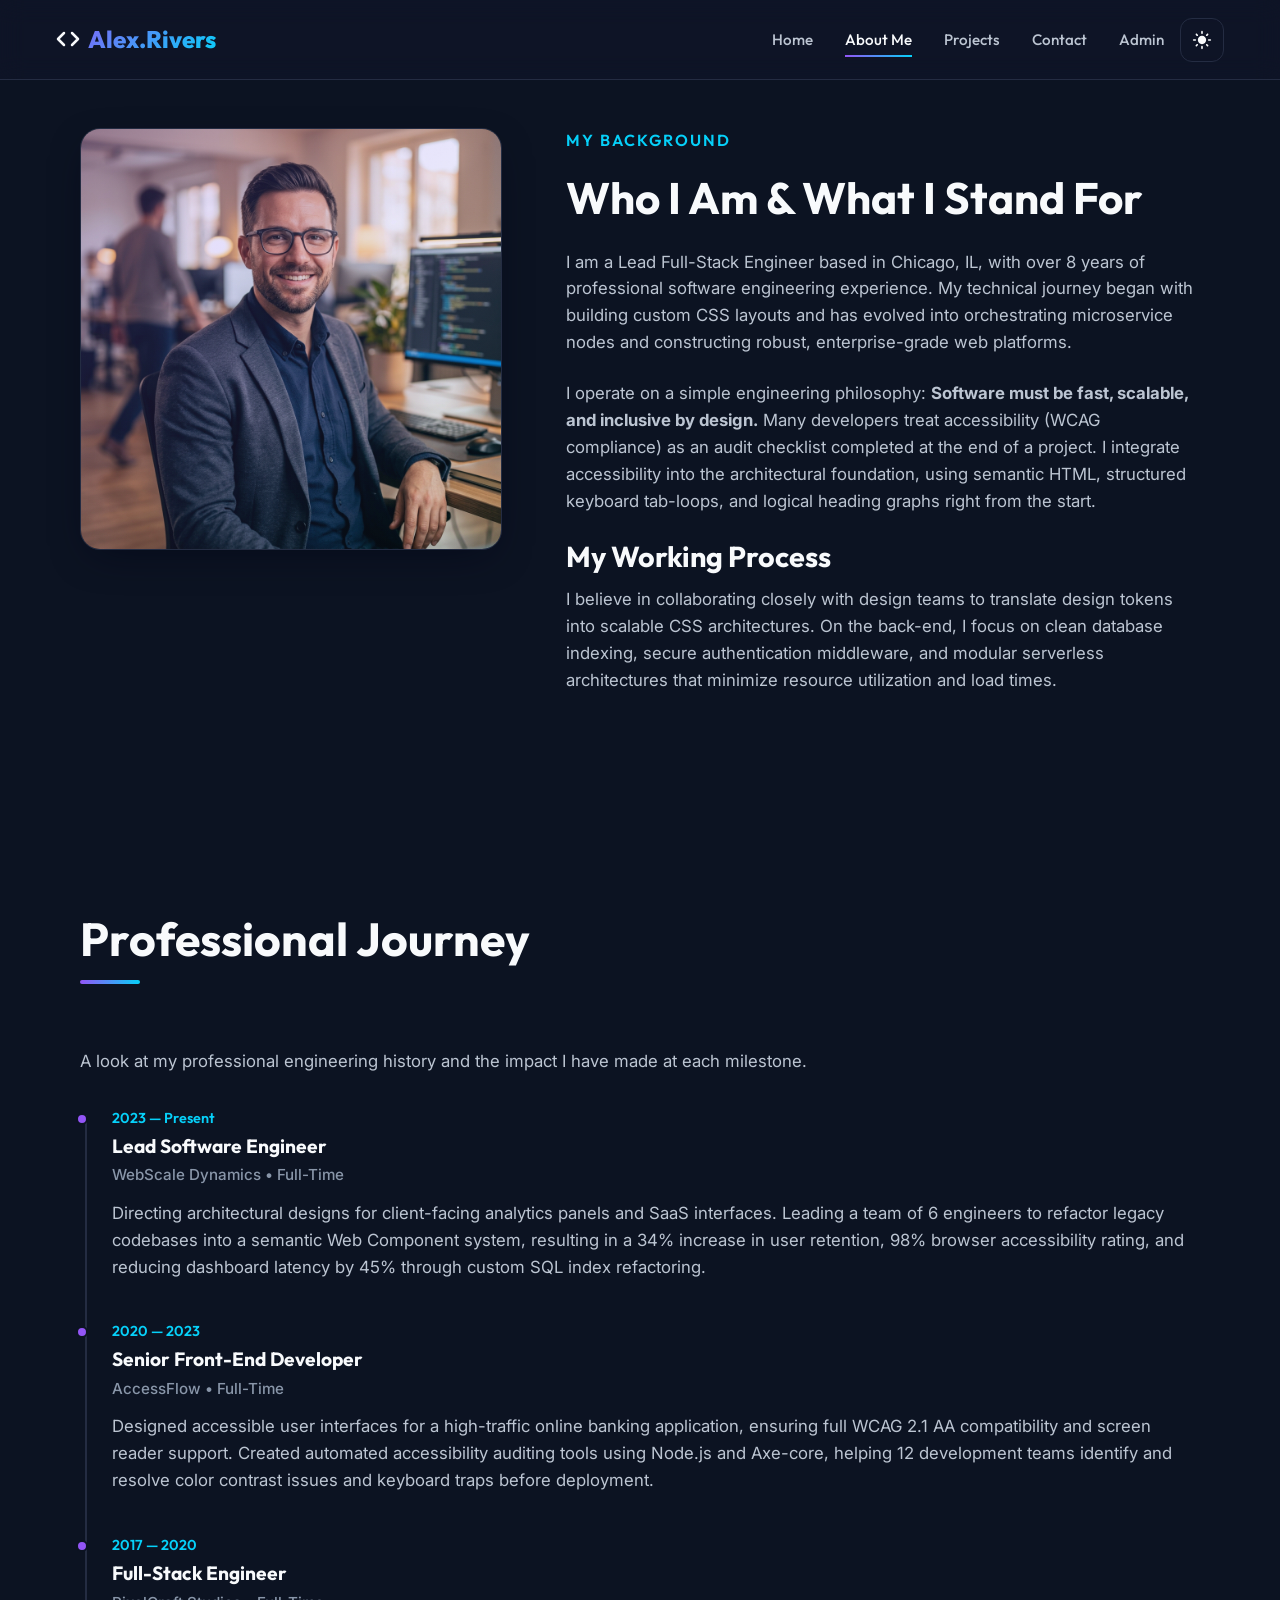
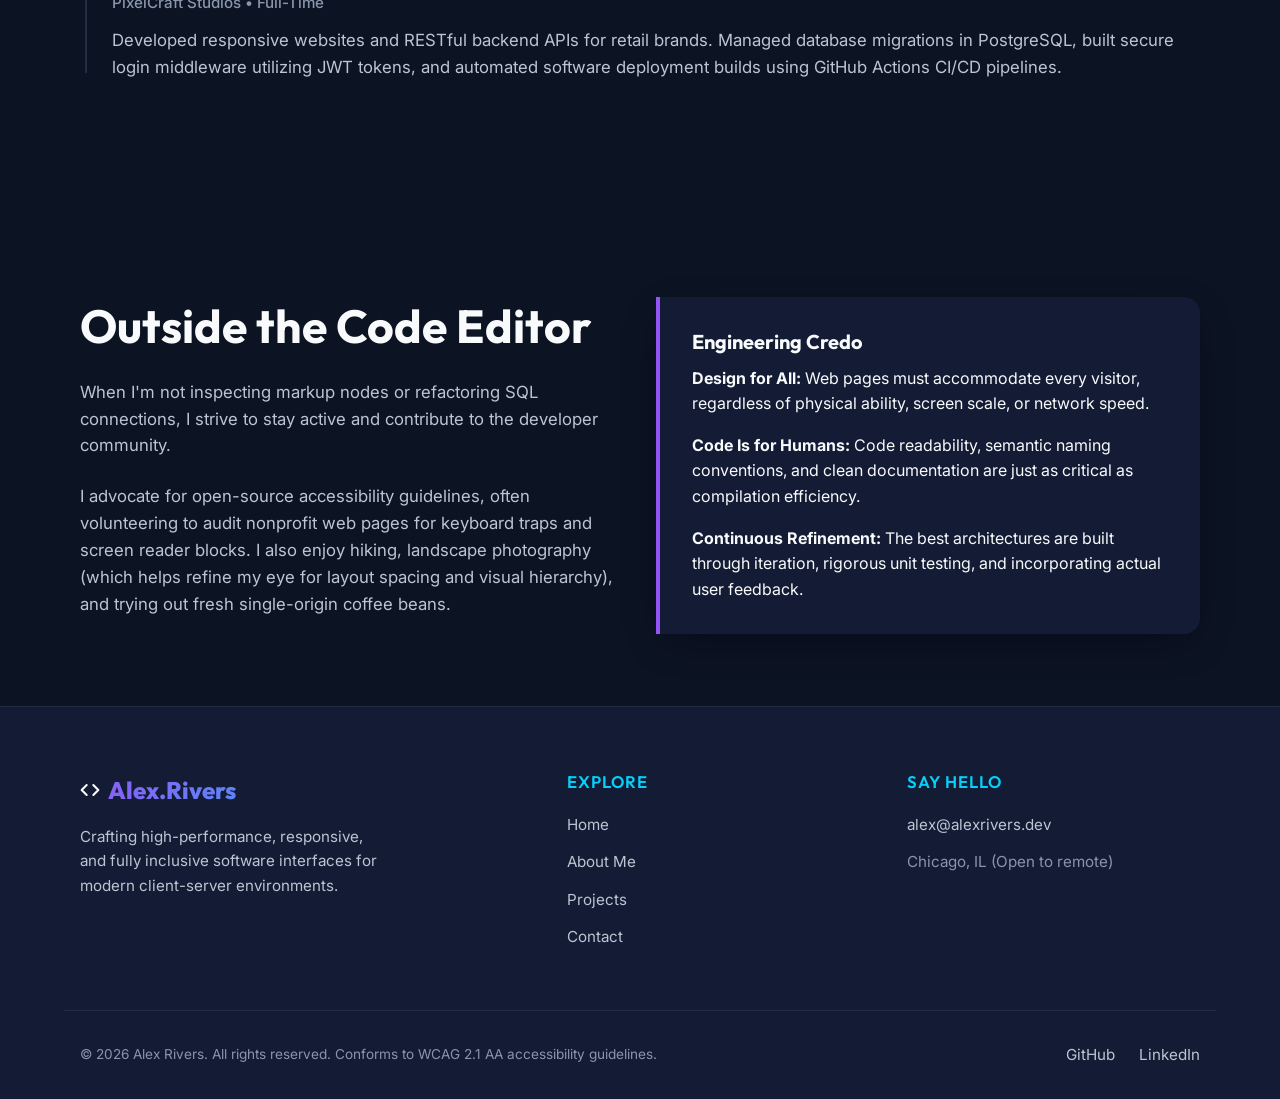
==== about.html @ 359af40b "Add files via upload" ====
<!DOCTYPE html>
<html lang="en">
<head>
  <meta charset="UTF-8">
  <meta name="viewport" content="width=device-width, initial-scale=1.0">
  
  <!-- SEO Meta Tags -->
  <title>About Me | Alex Rivers - Lead Full-Stack Engineer</title>
  <meta name="description" content="Discover the career path, technical philosophy, and experience timeline of Alex Rivers, a Lead Software Engineer specializing in accessible design systems.">
  <meta name="keywords" content="Alex Rivers, Software Engineer Biography, Web Developer Experience, Technical Lead Resume, Accessibility advocate, WCAG developer">
  <meta name="author" content="Alex Rivers">
  <meta name="robots" content="index, follow">
  
  <!-- Open Graph / Facebook Meta Tags -->
  <meta property="og:type" content="website">
  <meta property="og:url" content="https://alexrivers.dev/about.html">
  <meta property="og:title" content="About Me | Alex Rivers - Lead Full-Stack Engineer">
  <meta property="og:description" content="Discover the career path, technical philosophy, and experience timeline of Alex Rivers, a Lead Software Engineer specializing in accessible design systems.">
  <meta property="og:image" content="assets/images/profile.png">
  
  <!-- Stylesheets -->
  <link rel="stylesheet" href="assets/css/styles.css">
</head>
<body>

  <!-- Keyboard Accessibility: Skip to Main Content Link -->
  <a href="#main-content" class="skip-link">Skip to main content</a>

  <!-- Header Navigation Landmark -->
  <header class="header">
    <div class="container nav-container">
      <!-- Logo Branding -->
      <a href="index.html" class="logo" aria-label="Alex Rivers Home">
        <svg width="24" height="24" viewBox="0 0 24 24" fill="none" stroke="currentColor" stroke-width="2.5" stroke-linecap="round" stroke-linejoin="round" aria-hidden="true">
          <polyline points="16 18 22 12 16 6"></polyline>
          <polyline points="8 6 2 12 8 18"></polyline>
        </svg>
        <span>Alex.Rivers</span>
      </a>

      <!-- Navigation & Action Controls -->
      <div class="nav-actions">
        <nav aria-label="Primary site navigation">
          <ul id="nav-links" class="nav-links">
            <li><a href="index.html" class="nav-link">Home</a></li>
            <li><a href="about.html" class="nav-link">About Me</a></li>
            <li><a href="projects.html" class="nav-link">Projects</a></li>
            <li><a href="contact.html" class="nav-link">Contact</a></li>
            <li><a href="admin.html" class="nav-link">Admin</a></li>
          </ul>
        </nav>

        <!-- Theme Toggle Switch -->
        <button id="theme-toggle" class="theme-toggle" aria-label="Switch to light theme" title="Switch to light theme">
          <svg class="sun-icon" viewBox="0 0 24 24" aria-hidden="true">
            <path d="M12 7c-2.76 0-5 2.24-5 5s2.24 5 5 5 5-2.24 5-5-2.24-5-5-5zM2 13h2c.55 0 1-.45 1-1s-.45-1-1-1H2c-.55 0-1 .45-1 1s.45 1 1 1zm18 0h2c.55 0 1-.45 1-1s-.45-1-1-1h-2c-.55 0-1 .45-1 1s.45 1 1 1zM11 2v2c0 .55.45 1 1 1s1-.45 1-1V2c0-.55-.45-1-1-1s-1 .45-1 1zm0 18v2c0 .55.45 1 1 1s1-.45 1-1v-2c0-.55-.45-1-1-1s-1 .45-1 1zM5.99 4.58c-.39-.39-1.03-.39-1.41 0s-.39 1.03 0 1.41l1.06 1.06c.39.39 1.03.39 1.41 0s.39-1.03 0-1.41L5.99 4.58zm12.37 12.37c-.39-.39-1.03-.39-1.41 0s-.39 1.03 0 1.41l1.06 1.06c.39.39 1.03.39 1.41 0s.39-1.03 0-1.41l-1.06-1.06zm1.06-12.37c-.39-.39-1.02-.39-1.41 0l-1.06 1.06c-.39.39-.39 1.03 0 1.41s1.03.39 1.41 0l1.06-1.06c.38-.38.38-1.02 0-1.41zM6.99 17.01c-.39-.39-1.03-.39-1.41 0l-1.06 1.06c-.39.39-.39 1.03 0 1.41s1.03.39 1.41 0l1.06-1.06c.39-.38.39-1.02 0-1.41z"/>
          </svg>
          <svg class="moon-icon" viewBox="0 0 24 24" aria-hidden="true">
            <path d="M12.3 22c4.4 0 8.3-2.7 9.8-6.7-1.1.5-2.4.7-3.7.7-5.5 0-10-4.5-10-10 0-1.3.2-2.6.7-3.7C5.1 3.7 2.4 7.6 2.4 12c0 5.5 4.5 10 9.9 10z"/>
          </svg>
        </button>

        <!-- Mobile Hamburg Menu Toggle -->
        <button id="menu-toggle" class="menu-toggle" aria-expanded="false" aria-controls="nav-links" aria-label="Open mobile navigation menu" title="Open navigation menu">
          <svg width="24" height="24" viewBox="0 0 24 24" fill="none" stroke="currentColor" stroke-width="2" stroke-linecap="round" stroke-linejoin="round" aria-hidden="true">
            <path d="M4 6h16"></path>
            <path d="M4 12h16"></path>
            <path d="M4 18h16"></path>
          </svg>
        </button>
      </div>
    </div>
  </header>

  <!-- Main Content Area Landmark -->
  <main id="main-content" class="container">
    
    <!-- About / Biography Section -->
    <section class="section about-grid" aria-label="Biography and technical approach">
      <div class="about-photo-wrapper reveal">
        <!-- Display our generated profile image -->
        <img src="assets/images/profile.png" alt="Alex Rivers, Lead Full-Stack Engineer, smiling in a modern office setup" class="about-photo">
      </div>

      <div class="bio-content reveal reveal-delay-1">
        <span class="hero-tagline">My Background</span>
        <h1 class="hero-title" style="font-size: 2.75rem;">Who I Am & What I Stand For</h1>
        
        <p>I am a Lead Full-Stack Engineer based in Chicago, IL, with over 8 years of professional software engineering experience. My technical journey began with building custom CSS layouts and has evolved into orchestrating microservice nodes and constructing robust, enterprise-grade web platforms.</p>
        
        <p>I operate on a simple engineering philosophy: <strong>Software must be fast, scalable, and inclusive by design.</strong> Many developers treat accessibility (WCAG compliance) as an audit checklist completed at the end of a project. I integrate accessibility into the architectural foundation, using semantic HTML, structured keyboard tab-loops, and logical heading graphs right from the start.</p>
        
        <h3>My Working Process</h3>
        <p>I believe in collaborating closely with design teams to translate design tokens into scalable CSS architectures. On the back-end, I focus on clean database indexing, secure authentication middleware, and modular serverless architectures that minimize resource utilization and load times.</p>
      </div>
    </section>

    <!-- Professional Timeline (Experience) Section -->
    <section class="section" aria-labelledby="experience-timeline-title">
      <div class="reveal">
        <h2 id="experience-timeline-title" class="section-title">Professional Journey</h2>
        <p>A look at my professional engineering history and the impact I have made at each milestone.</p>
      </div>

      <!-- Experience Timeline Grid -->
      <div id="experience-timeline-container" class="timeline reveal reveal-delay-2">
        
        <!-- Job 1 -->
        <article class="timeline-item">
          <div class="timeline-marker" aria-hidden="true"></div>
          <div class="timeline-date">2023 — Present</div>
          <h3 class="timeline-title">Lead Software Engineer</h3>
          <div class="timeline-company">WebScale Dynamics • Full-Time</div>
          <p>Orchestrating architectural designs for client-facing analytical panels. Directing a team of 6 engineers in migrating legacy layouts to an accessibility-first component library, resulting in a 34% increase in user retention and a 100% WCAG 2.1 AA compliance rating. Refactored back-end SQL query indexing to reduce dashboard latency by 450ms.</p>
        </article>

        <!-- Job 2 -->
        <article class="timeline-item">
          <div class="timeline-marker" aria-hidden="true"></div>
          <div class="timeline-date">2020 — 2023</div>
          <h3 class="timeline-title">Senior Front-End Developer</h3>
          <div class="timeline-company">AccessFlow • Full-Time</div>
          <p>Created automated accessibility testing engines (utilizing Node.js and Headless Puppeteer) to audit enterprise websites. Designed accessible components for a high-traffic banking platform, ensuring perfect keyboard navigation and screen reader support. Optimized Core Web Vitals across 14 high-traffic templates, pushing Lighthouse performance scores from the 70s to 95+.</p>
        </article>

        <!-- Job 3 -->
        <article class="timeline-item">
          <div class="timeline-marker" aria-hidden="true"></div>
          <div class="timeline-date">2017 — 2020</div>
          <h3 class="timeline-title">Full-Stack Engineer</h3>
          <div class="timeline-company">PixelCraft Studios • Full-Time</div>
          <p>Developed responsive web applications for global e-commerce and retail brands. Programmed secure RESTful endpoints in Express.js and integrated them with PostgreSQL data structures. Standardized Git workflow protocols across developer groups and automated deployment builds with custom CI/CD pipelines.</p>
        </article>

      </div>
    </section>

    <!-- Extra Personal/Hobbies section -->
    <section class="section grid-2" aria-label="Beyond engineering and writing code">
      <div class="reveal">
        <h2>Outside the Code Editor</h2>
        <p>When I'm not inspecting markup nodes or refactoring SQL connections, I strive to stay active and contribute to the developer community.</p>
        <p>I advocate for open-source accessibility guidelines, often volunteering to audit nonprofit web pages for keyboard traps and screen reader blocks. I also enjoy hiking, landscape photography (which helps refine my eye for layout spacing and visual hierarchy), and trying out fresh single-origin coffee beans.</p>
      </div>
      
      <aside class="sidebar-aside reveal reveal-delay-1" aria-labelledby="credo-title">
        <h3 id="credo-title">Engineering Credo</h3>
        <ul style="display: flex; flex-direction: column; gap: 1rem;" aria-label="Core Engineering Beliefs">
          <li>
            <strong>Design for All:</strong> Web pages must accommodate every visitor, regardless of physical ability, screen scale, or network speed.
          </li>
          <li>
            <strong>Code Is for Humans:</strong> Code readability, semantic naming conventions, and clean documentation are just as critical as compilation efficiency.
          </li>
          <li>
            <strong>Continuous Refinement:</strong> The best architectures are built through iteration, rigorous unit testing, and incorporating actual user feedback.
          </li>
        </ul>
      </aside>
    </section>

  </main>

  <!-- Footer Landmark -->
  <footer class="footer">
    <div class="container footer-grid">
      <!-- Brand column -->
      <div class="footer-brand">
        <a href="index.html" class="logo" aria-label="Alex Rivers Home">
          <svg width="20" height="20" viewBox="0 0 24 24" fill="none" stroke="currentColor" stroke-width="2.5" stroke-linecap="round" stroke-linejoin="round" aria-hidden="true">
            <polyline points="16 18 22 12 16 6"></polyline>
            <polyline points="8 6 2 12 8 18"></polyline>
          </svg>
          <span>Alex.Rivers</span>
        </a>
        <p>Crafting high-performance, responsive, and fully inclusive software interfaces for modern client-server environments.</p>
      </div>

      <!-- Links Column 1 -->
      <div class="footer-nav">
        <h3 class="footer-nav-title">Explore</h3>
        <ul class="footer-nav-list" aria-label="Footer site navigation links">
          <li><a href="index.html" class="footer-nav-link">Home</a></li>
          <li><a href="about.html" class="footer-nav-link">About Me</a></li>
          <li><a href="projects.html" class="footer-nav-link">Projects</a></li>
          <li><a href="contact.html" class="footer-nav-link">Contact</a></li>
        </ul>
      </div>

      <!-- Contact Info / Brief -->
      <div class="footer-nav">
        <h3 class="footer-nav-title">Say Hello</h3>
        <ul class="footer-nav-list" aria-label="Contact quick links">
          <li><a href="mailto:alex@alexrivers.dev" class="footer-nav-link">alex@alexrivers.dev</a></li>
          <li><span class="footer-nav-link" style="color: var(--text-muted); cursor: default;">Chicago, IL (Open to remote)</span></li>
        </ul>
      </div>
    </div>

    <!-- Copyright & Legal -->
    <div class="container footer-bottom">
      <div class="footer-copyright">
        &copy; 2026 Alex Rivers. All rights reserved. Conforms to WCAG 2.1 AA accessibility guidelines.
      </div>
      <div class="footer-bottom-links">
        <a href="https://github.com" target="_blank" rel="noopener" class="footer-nav-link" aria-label="Visit Alex Rivers GitHub profile">GitHub</a>
        <a href="https://linkedin.com" target="_blank" rel="noopener" class="footer-nav-link" aria-label="Visit Alex Rivers LinkedIn profile">LinkedIn</a>
      </div>
    </div>
  </footer>

  <!-- Scripts -->
  <script src="assets/js/portfolio-data.js"></script>
  <script src="assets/js/main.js"></script>
</body>
</html>
---- assets/css/styles.css ----
/* ==========================================================================
   DESIGN SYSTEM & VARIABLES
   ========================================================================== */
@import url('https://fonts.googleapis.com/css2?family=Inter:wght@300;400;500;600&family=Outfit:wght@400;500;600;700;800&display=swap');

:root {
  /* Fonts */
  --font-heading: 'Outfit', -apple-system, BlinkMacSystemFont, "Segoe UI", Roboto, Helvetica, Arial, sans-serif;
  --font-body: 'Inter', -apple-system, BlinkMacSystemFont, "Segoe UI", Roboto, Helvetica, Arial, sans-serif;

  /* Theme Tokens - Dark (Default) */
  --bg-primary: hsl(222, 47%, 9%);
  --bg-secondary: hsl(223, 47%, 14%);
  --bg-tertiary: hsl(223, 47%, 18%);
  --text-primary: hsl(210, 40%, 98%);
  --text-secondary: hsl(215, 20%, 78%);
  --text-muted: hsl(215, 16%, 60%);
  --accent-primary: hsl(263, 90%, 65%); /* Violet */
  --accent-secondary: hsl(190, 95%, 50%); /* Cyan */
  --accent-primary-rgb: 139, 92, 246;
  --accent-secondary-rgb: 6, 182, 212;
  --border-color: hsl(223, 30%, 20%);
  --border-focus: hsl(190, 95%, 50%);
  --card-shadow: 0 12px 40px -15px rgba(2, 6, 23, 0.8);
  --card-shadow-hover: 0 20px 40px -10px rgba(139, 92, 246, 0.2);
  --glow-opacity: 0.12;
  --overlay-bg: rgba(9, 11, 20, 0.8);

  /* Transitions */
  --transition-fast: 0.2s cubic-bezier(0.16, 1, 0.3, 1);
  --transition-normal: 0.4s cubic-bezier(0.16, 1, 0.3, 1);
  --transition-slow: 0.8s cubic-bezier(0.16, 1, 0.3, 1);

  /* Spacing */
  --container-max-width: 1200px;
  --header-height: 80px;
}

/* Theme Override - Light */
[data-theme="light"] {
  --bg-primary: hsl(210, 40%, 98%);
  --bg-secondary: hsl(0, 0%, 100%);
  --bg-tertiary: hsl(214, 32%, 91%);
  --text-primary: hsl(222, 47%, 11%);
  --text-secondary: hsl(223, 30%, 28%);
  --text-muted: hsl(223, 16%, 48%);
  --accent-primary: hsl(262, 80%, 52%);
  --accent-secondary: hsl(190, 90%, 42%);
  --accent-primary-rgb: 109, 40, 217;
  --accent-secondary-rgb: 13, 148, 136;
  --border-color: hsl(214, 32%, 86%);
  --border-focus: hsl(262, 80%, 52%);
  --card-shadow: 0 10px 30px -10px rgba(0, 0, 0, 0.06);
  --card-shadow-hover: 0 20px 45px -10px rgba(109, 40, 217, 0.15);
  --glow-opacity: 0.04;
  --overlay-bg: rgba(248, 249, 250, 0.8);
}

/* ==========================================================================
   RESET & BASE STYLES
   ========================================================================== */
*, *::before, *::after {
  box-sizing: border-box;
  margin: 0;
  padding: 0;
}

html {
  scroll-behavior: smooth;
  font-size: 16px;
  -webkit-text-size-adjust: 100%;
}

body {
  font-family: var(--font-body);
  background-color: var(--bg-primary);
  color: var(--text-primary);
  line-height: 1.6;
  overflow-x: hidden;
  transition: background-color var(--transition-normal), color var(--transition-normal);
}

/* Focus styles (Keyboard Accessibility) */
button:focus,
a:focus,
input:focus,
textarea:focus,
select:focus {
  outline: none;
}

button:focus-visible,
a:focus-visible,
input:focus-visible,
textarea:focus-visible,
select:focus-visible {
  outline: 2px solid var(--accent-secondary);
  outline-offset: 4px;
}

/* Screen reader utility class */
.sr-only {
  position: absolute;
  width: 1px;
  height: 1px;
  padding: 0;
  margin: -1px;
  overflow: hidden;
  clip: rect(0, 0, 0, 0);
  white-space: nowrap;
  border: 0;
}

/* Scrollbar Styles */
::-webkit-scrollbar {
  width: 10px;
}
::-webkit-scrollbar-track {
  background: var(--bg-primary);
}
::-webkit-scrollbar-thumb {
  background: var(--border-color);
  border-radius: 5px;
  border: 2px solid var(--bg-primary);
}
::-webkit-scrollbar-thumb:hover {
  background: var(--text-muted);
}

/* Typography */
h1, h2, h3, h4, h5, h6 {
  font-family: var(--font-heading);
  font-weight: 700;
  line-height: 1.25;
  color: var(--text-primary);
  margin-bottom: 1rem;
}

h1 { font-size: clamp(2.5rem, 5vw + 1rem, 4.5rem); }
h2 { font-size: clamp(2rem, 3vw + 0.5rem, 3rem); position: relative; padding-bottom: 0.5rem; }
h3 { font-size: clamp(1.35rem, 2vw + 0.2rem, 1.85rem); }
h4 { font-size: 1.25rem; }

p {
  color: var(--text-secondary);
  margin-bottom: 1.5rem;
  font-size: 1.05rem;
}

p.lead {
  font-size: clamp(1.1rem, 1.5vw + 0.5rem, 1.35rem);
  color: var(--text-secondary);
  font-weight: 300;
}

a {
  color: var(--accent-primary);
  text-decoration: none;
  transition: color var(--transition-fast);
}

a:hover {
  color: var(--accent-secondary);
}

img {
  max-width: 100%;
  height: auto;
  display: block;
}

li {
  list-style: none;
}

/* ==========================================================================
   LAYOUT STRUCTURE
   ========================================================================== */
.container {
  width: 90%;
  max-width: var(--container-max-width);
  margin: 0 auto;
  padding: 0 1rem;
}

.section {
  padding: 8rem 0 4rem 0;
  position: relative;
}

.section-title {
  margin-bottom: 3.5rem;
  text-align: left;
}

.section-title::after {
  content: '';
  display: block;
  width: 60px;
  height: 4px;
  background: linear-gradient(90deg, var(--accent-primary), var(--accent-secondary));
  margin-top: 0.75rem;
  border-radius: 2px;
}

.section-title.center {
  text-align: center;
}

.section-title.center::after {
  margin: 0.75rem auto 0 auto;
}

/* ==========================================================================
   HEADER & NAVIGATION
   ========================================================================== */
.header {
  position: fixed;
  top: 0;
  left: 0;
  width: 100%;
  height: var(--header-height);
  background-color: rgba(var(--accent-primary-rgb), 0.02);
  backdrop-filter: blur(12px);
  -webkit-backdrop-filter: blur(12px);
  border-bottom: 1px solid var(--border-color);
  z-index: 1000;
  display: flex;
  align-items: center;
  transition: background-color var(--transition-normal), border-color var(--transition-normal);
}

.header.scrolled {
  background-color: var(--bg-primary);
  border-bottom-color: var(--border-color);
  box-shadow: 0 4px 30px rgba(0, 0, 0, 0.03);
}

.nav-container {
  display: flex;
  justify-content: space-between;
  align-items: center;
  width: 100%;
}

.logo {
  font-family: var(--font-heading);
  font-weight: 800;
  font-size: 1.5rem;
  color: var(--text-primary);
  background: linear-gradient(135deg, var(--accent-primary), var(--accent-secondary));
  -webkit-background-clip: text;
  -webkit-text-fill-color: transparent;
  display: flex;
  align-items: center;
  gap: 0.5rem;
}

.nav-links {
  display: flex;
  align-items: center;
  gap: 2rem;
}

.nav-link {
  font-family: var(--font-heading);
  font-weight: 500;
  font-size: 0.95rem;
  color: var(--text-secondary);
  position: relative;
  padding: 0.5rem 0;
  transition: color var(--transition-fast);
}

.nav-link:hover {
  color: var(--text-primary);
}

.nav-link::after {
  content: '';
  position: absolute;
  bottom: 0;
  left: 0;
  width: 100%;
  height: 2px;
  background: linear-gradient(90deg, var(--accent-primary), var(--accent-secondary));
  transform: scaleX(0);
  transform-origin: right;
  transition: transform var(--transition-normal);
}

.nav-link:hover::after,
.nav-link.active::after {
  transform: scaleX(1);
  transform-origin: left;
}

.nav-link.active {
  color: var(--text-primary);
}

/* Controls (Theme Toggle & Menu) */
.nav-actions {
  display: flex;
  align-items: center;
  gap: 1rem;
}

.theme-toggle {
  background: none;
  border: 1px solid var(--border-color);
  color: var(--text-primary);
  width: 44px;
  height: 44px;
  border-radius: 12px;
  cursor: pointer;
  display: flex;
  align-items: center;
  justify-content: center;
  transition: background-color var(--transition-fast), border-color var(--transition-fast);
}

.theme-toggle:hover {
  background-color: var(--bg-secondary);
  border-color: var(--text-muted);
}

.theme-toggle svg {
  width: 20px;
  height: 20px;
  fill: currentColor;
  transition: transform var(--transition-normal);
}

/* Toggle icon display based on active theme */
[data-theme="light"] .theme-toggle .sun-icon {
  display: none;
}
[data-theme="dark"] .theme-toggle .moon-icon {
  display: none;
}

.menu-toggle {
  display: none;
  background: none;
  border: 1px solid var(--border-color);
  color: var(--text-primary);
  width: 44px;
  height: 44px;
  border-radius: 12px;
  cursor: pointer;
  align-items: center;
  justify-content: center;
  transition: background-color var(--transition-fast);
}

.menu-toggle:hover {
  background-color: var(--bg-secondary);
}

/* ==========================================================================
   BUTTONS & INTERACTIVE ELEMENTS
   ========================================================================== */
.btn {
  display: inline-flex;
  align-items: center;
  justify-content: center;
  gap: 0.75rem;
  font-family: var(--font-heading);
  font-weight: 600;
  font-size: 0.95rem;
  padding: 0.85rem 1.75rem;
  border-radius: 12px;
  cursor: pointer;
  transition: transform var(--transition-fast), box-shadow var(--transition-fast), background var(--transition-fast), border var(--transition-fast);
  text-align: center;
}

.btn:active {
  transform: scale(0.98);
}

.btn-primary {
  background: linear-gradient(135deg, var(--accent-primary), var(--accent-secondary));
  color: hsl(222, 47%, 9%);
  border: none;
  box-shadow: 0 4px 15px rgba(var(--accent-primary-rgb), 0.3);
}

.btn-primary:hover {
  color: hsl(222, 47%, 9%);
  box-shadow: 0 6px 20px rgba(var(--accent-primary-rgb), 0.45);
}

[data-theme="light"] .btn-primary {
  color: #fff;
}
[data-theme="light"] .btn-primary:hover {
  color: #fff;
}

.btn-secondary {
  background-color: var(--bg-secondary);
  color: var(--text-primary);
  border: 1px solid var(--border-color);
}

.btn-secondary:hover {
  background-color: var(--bg-tertiary);
  border-color: var(--text-muted);
}

.btn-icon {
  width: 20px;
  height: 20px;
  stroke: currentColor;
  stroke-width: 2;
  fill: none;
}

/* ==========================================================================
   HERO SECTION
   ========================================================================== */
.hero-grid {
  display: grid;
  grid-template-columns: 1.2fr 0.8fr;
  gap: 4rem;
  align-items: center;
  min-height: calc(85vh - var(--header-height));
}

.hero-tagline {
  font-family: var(--font-heading);
  font-weight: 600;
  font-size: 1rem;
  color: var(--accent-secondary);
  text-transform: uppercase;
  letter-spacing: 2px;
  margin-bottom: 1rem;
  display: inline-block;
}

.hero-title {
  margin-bottom: 1.5rem;
}

.hero-title span {
  background: linear-gradient(135deg, var(--accent-primary), var(--accent-secondary));
  -webkit-background-clip: text;
  -webkit-text-fill-color: transparent;
}

.hero-actions {
  display: flex;
  gap: 1.25rem;
  margin-top: 2.5rem;
  flex-wrap: wrap;
}

.hero-visual {
  position: relative;
  display: flex;
  justify-content: center;
  align-items: center;
}

.hero-glow-bg {
  position: absolute;
  width: 320px;
  height: 320px;
  background: radial-gradient(circle, rgba(var(--accent-primary-rgb), 0.4) 0%, rgba(var(--accent-secondary-rgb), 0) 70%);
  filter: blur(40px);
  z-index: -1;
  opacity: var(--glow-opacity);
}

.hero-illustration {
  width: 100%;
  max-width: 380px;
  animation: float 6s ease-in-out infinite;
}

@keyframes float {
  0% { transform: translateY(0px); }
  50% { transform: translateY(-12px); }
  100% { transform: translateY(0px); }
}

/* ==========================================================================
   CARDS & GRIDS
   ========================================================================== */
.grid-2 {
  display: grid;
  grid-template-columns: repeat(2, 1fr);
  gap: 2rem;
}

.grid-3 {
  display: grid;
  grid-template-columns: repeat(3, 1fr);
  gap: 2rem;
}

.card {
  background-color: var(--bg-secondary);
  border: 1px solid var(--border-color);
  border-radius: 16px;
  padding: 2.25rem;
  box-shadow: var(--card-shadow);
  transition: transform var(--transition-normal), border-color var(--transition-normal), box-shadow var(--transition-normal);
  position: relative;
  transform-style: preserve-3d;
  will-change: transform;
}

.card::before {
  content: '';
  position: absolute;
  top: 0; left: 0; right: 0; bottom: 0;
  border-radius: inherit;
  background: radial-gradient(circle 220px at var(--mouse-x, 0px) var(--mouse-y, 0px), rgba(255, 255, 255, 0.06), transparent);
  opacity: 0;
  transition: opacity 0.3s;
  pointer-events: none;
  z-index: 3;
}

[data-theme="light"] .card::before {
  background: radial-gradient(circle 220px at var(--mouse-x, 0px) var(--mouse-y, 0px), rgba(var(--accent-primary-rgb), 0.06), transparent);
}

.card:hover::before {
  opacity: 1;
}

.card:hover {
  transform: translateY(-6px);
  border-color: var(--accent-primary);
  box-shadow: var(--card-shadow-hover);
}

@media (hover: hover) and (min-width: 768px) {
  .card:hover {
    transform: none; /* Disable standard translation if JS 3D tilt handles it */
  }
}

/* ==========================================================================
   ABOUT / BIO SECTION & TIMELINE
   ========================================================================== */
.about-grid {
  display: grid;
  grid-template-columns: 0.8fr 1.2fr;
  gap: 4rem;
  align-items: flex-start;
}

.about-photo-wrapper {
  position: relative;
  border-radius: 20px;
  overflow: hidden;
  border: 1px solid var(--border-color);
  box-shadow: var(--card-shadow);
}

.about-photo-wrapper::before {
  content: '';
  position: absolute;
  top: 0; left: 0; width: 100%; height: 100%;
  background: linear-gradient(135deg, rgba(var(--accent-primary-rgb), 0.25), rgba(var(--accent-secondary-rgb), 0.05));
  z-index: 1;
}

.about-photo {
  width: 100%;
  height: auto;
  object-fit: cover;
  transition: transform var(--transition-slow);
}

.about-photo-wrapper:hover .about-photo {
  transform: scale(1.04);
}

.bio-content h3 {
  margin-top: 1.5rem;
  margin-bottom: 0.75rem;
}

/* Skills Layout */
.skills-category {
  margin-bottom: 2rem;
}

.skills-category-title {
  font-family: var(--font-heading);
  font-size: 1.15rem;
  font-weight: 600;
  margin-bottom: 1rem;
  color: var(--accent-secondary);
}

.skills-list {
  display: flex;
  flex-wrap: wrap;
  gap: 0.75rem;
}

.skill-tag {
  background-color: var(--bg-tertiary);
  border: 1px solid var(--border-color);
  color: var(--text-secondary);
  padding: 0.5rem 1rem;
  border-radius: 8px;
  font-size: 0.9rem;
  font-weight: 500;
  display: flex;
  align-items: center;
  gap: 0.5rem;
  transition: background-color var(--transition-fast), border-color var(--transition-fast), color var(--transition-fast);
}

.skill-tag:hover {
  background-color: var(--bg-secondary);
  border-color: var(--accent-primary);
  color: var(--text-primary);
}

/* Timeline Layout */
.timeline {
  position: relative;
  padding-left: 2rem;
  margin-top: 2rem;
}

.timeline::before {
  content: '';
  position: absolute;
  top: 8px;
  left: 5px;
  width: 2px;
  height: calc(100% - 16px);
  background-color: var(--border-color);
}

.timeline-item {
  position: relative;
  margin-bottom: 2.5rem;
}

.timeline-item:last-child {
  margin-bottom: 0;
}

.timeline-marker {
  position: absolute;
  top: 6px;
  left: -2rem;
  width: 12px;
  height: 12px;
  border-radius: 50%;
  background-color: var(--accent-primary);
  border: 2px solid var(--bg-primary);
  margin-left: -0.27rem;
  transition: transform var(--transition-fast);
}

.timeline-item:hover .timeline-marker {
  transform: scale(1.3);
  background-color: var(--accent-secondary);
}

.timeline-date {
  font-family: var(--font-heading);
  font-size: 0.9rem;
  font-weight: 600;
  color: var(--accent-secondary);
  margin-bottom: 0.25rem;
}

.timeline-title {
  font-size: 1.2rem;
  margin-bottom: 0.35rem;
}

.timeline-company {
  font-size: 0.95rem;
  font-weight: 500;
  color: var(--text-muted);
  margin-bottom: 0.75rem;
}

/* ==========================================================================
   PROJECTS SECTION & CARDS
   ========================================================================== */
.project-card {
  display: flex;
  flex-direction: column;
  height: 100%;
}

.project-image-wrapper {
  position: relative;
  border-radius: 12px;
  overflow: hidden;
  margin-bottom: 1.5rem;
  aspect-ratio: 16/10;
  border: 1px solid var(--border-color);
}

.project-image {
  width: 100%;
  height: 100%;
  object-fit: cover;
  transition: transform var(--transition-slow);
}

.project-card:hover .project-image {
  transform: scale(1.03);
}

.project-tags {
  display: flex;
  flex-wrap: wrap;
  gap: 0.5rem;
  margin-bottom: 1rem;
}

.project-tag {
  font-size: 0.75rem;
  font-weight: 600;
  text-transform: uppercase;
  letter-spacing: 0.5px;
  color: var(--accent-secondary);
  background-color: rgba(var(--accent-secondary-rgb), 0.08);
  padding: 0.25rem 0.65rem;
  border-radius: 4px;
}

.project-title {
  margin-bottom: 0.75rem;
  font-size: 1.35rem;
}

.project-description {
  flex-grow: 1;
  font-size: 0.95rem;
  margin-bottom: 1.5rem;
}

.project-links {
  display: flex;
  gap: 1.25rem;
}

.project-link {
  font-size: 0.9rem;
  font-weight: 600;
  color: var(--text-primary);
  display: inline-flex;
  align-items: center;
  gap: 0.4rem;
}

.project-link:hover {
  color: var(--accent-primary);
}

/* Aside Info Card (Semantic Sidebar) */
.sidebar-aside {
  background-color: var(--bg-secondary);
  border-left: 4px solid var(--accent-primary);
  border-top-right-radius: 16px;
  border-bottom-right-radius: 16px;
  padding: 2rem;
  height: fit-content;
  box-shadow: var(--card-shadow);
}

.sidebar-aside h3 {
  font-size: 1.25rem;
  margin-bottom: 0.75rem;
}

/* ==========================================================================
   CONTACT FORM & INFO
   ========================================================================== */
.contact-grid {
  display: grid;
  grid-template-columns: 0.8fr 1.2fr;
  gap: 4rem;
}

.contact-info-list {
  margin-top: 2rem;
}

.contact-info-item {
  display: flex;
  align-items: flex-start;
  gap: 1.25rem;
  margin-bottom: 2rem;
}

.contact-info-icon-wrapper {
  width: 44px;
  height: 44px;
  background-color: var(--bg-secondary);
  border: 1px solid var(--border-color);
  border-radius: 12px;
  display: flex;
  align-items: center;
  justify-content: center;
  color: var(--accent-primary);
  flex-shrink: 0;
}

.contact-info-icon-wrapper svg {
  width: 20px;
  height: 20px;
  stroke: currentColor;
  stroke-width: 2;
  fill: none;
}

.contact-info-details h4 {
  font-size: 1.05rem;
  margin-bottom: 0.25rem;
}

.contact-info-details p,
.contact-info-details a {
  font-size: 0.95rem;
  color: var(--text-secondary);
  margin-bottom: 0;
}

.contact-social-links {
  display: flex;
  gap: 1rem;
  margin-top: 2.5rem;
}

.contact-social-btn {
  width: 44px;
  height: 44px;
  border-radius: 12px;
  border: 1px solid var(--border-color);
  background-color: var(--bg-secondary);
  color: var(--text-primary);
  display: flex;
  align-items: center;
  justify-content: center;
  transition: transform var(--transition-fast), border-color var(--transition-fast), color var(--transition-fast);
}

.contact-social-btn:hover {
  transform: translateY(-3px);
  border-color: var(--accent-primary);
  color: var(--accent-primary);
}

.contact-social-btn svg {
  width: 20px;
  height: 20px;
  stroke: currentColor;
  stroke-width: 2;
  fill: none;
}

/* Accessible Contact Form */
.form-group {
  margin-bottom: 1.5rem;
  position: relative;
}

.form-label {
  display: block;
  font-family: var(--font-heading);
  font-size: 0.9rem;
  font-weight: 600;
  margin-bottom: 0.5rem;
  color: var(--text-primary);
}

.form-input,
.form-textarea {
  width: 100%;
  font-family: var(--font-body);
  font-size: 0.95rem;
  background-color: var(--bg-secondary);
  color: var(--text-primary);
  border: 1px solid var(--border-color);
  padding: 0.85rem 1.25rem;
  border-radius: 10px;
  transition: border-color var(--transition-fast), box-shadow var(--transition-fast);
}

.form-textarea {
  resize: vertical;
  min-height: 150px;
}

.form-input:focus,
.form-textarea:focus {
  border-color: var(--border-focus);
  box-shadow: 0 0 0 4px rgba(var(--accent-secondary-rgb), 0.15);
}

/* Form Helper Texts / Errors */
.form-helper {
  font-size: 0.8rem;
  color: var(--text-muted);
  margin-top: 0.35rem;
  display: block;
}

.form-error {
  font-size: 0.8rem;
  color: hsl(0, 84%, 60%);
  margin-top: 0.35rem;
  display: none;
  align-items: center;
  gap: 0.25rem;
}

.form-group.has-error .form-input,
.form-group.has-error .form-textarea {
  border-color: hsl(0, 84%, 60%);
}

.form-group.has-error .form-error {
  display: flex;
}

/* Success & Error Alert Banners */
.alert {
  padding: 1.25rem;
  border-radius: 10px;
  margin-bottom: 1.5rem;
  display: none;
  align-items: flex-start;
  gap: 0.75rem;
  font-size: 0.95rem;
}

.alert svg {
  width: 22px;
  height: 22px;
  flex-shrink: 0;
}

.alert-success {
  background-color: rgba(16, 185, 129, 0.1);
  border: 1px solid rgba(16, 185, 129, 0.3);
  color: hsl(150, 84%, 35%);
}

[data-theme="dark"] .alert-success {
  color: hsl(150, 84%, 75%);
}

.alert-error {
  background-color: rgba(239, 68, 68, 0.1);
  border: 1px solid rgba(239, 68, 68, 0.3);
  color: hsl(0, 84%, 40%);
}

[data-theme="dark"] .alert-error {
  color: hsl(0, 84%, 75%);
}

/* ==========================================================================
   FOOTER
   ========================================================================== */
.footer {
  background-color: var(--bg-secondary);
  border-top: 1px solid var(--border-color);
  padding: 4rem 0 2rem 0;
  transition: background-color var(--transition-normal), border-color var(--transition-normal);
}

.footer-grid {
  display: grid;
  grid-template-columns: 1.5fr 1fr 1fr;
  gap: 3rem;
  margin-bottom: 3rem;
}

.footer-brand p {
  margin-top: 1rem;
  font-size: 0.95rem;
  max-width: 300px;
}

.footer-nav-title {
  font-family: var(--font-heading);
  font-size: 1.05rem;
  font-weight: 600;
  margin-bottom: 1.25rem;
  text-transform: uppercase;
  letter-spacing: 1px;
  color: var(--accent-secondary);
}

.footer-nav-list li {
  margin-bottom: 0.75rem;
}

.footer-nav-link {
  color: var(--text-secondary);
  font-size: 0.95rem;
  transition: color var(--transition-fast);
}

.footer-nav-link:hover {
  color: var(--text-primary);
}

.footer-bottom {
  border-top: 1px solid var(--border-color);
  padding-top: 2rem;
  display: flex;
  justify-content: space-between;
  align-items: center;
  flex-wrap: wrap;
  gap: 1rem;
}

.footer-copyright {
  font-size: 0.85rem;
  color: var(--text-muted);
}

.footer-bottom-links {
  display: flex;
  gap: 1.5rem;
}

/* ==========================================================================
   ANIMATION & INTERACTIVE UTILITIES
   ========================================================================== */
.reveal {
  opacity: 0;
  transform: translateY(20px);
  transition: opacity var(--transition-normal), transform var(--transition-normal);
}

.reveal.revealed {
  opacity: 1;
  transform: translateY(0);
}

.reveal-delay-1 { transition-delay: 0.1s; }
.reveal-delay-2 { transition-delay: 0.2s; }
.reveal-delay-3 { transition-delay: 0.3s; }

/* Skip Link for Keyboard Navigation */
.skip-link {
  position: fixed;
  top: -100px;
  left: 20px;
  background-color: var(--accent-primary);
  color: hsl(222, 47%, 9%);
  padding: 0.75rem 1.5rem;
  border-radius: 8px;
  z-index: 2000;
  font-weight: 600;
  transition: top var(--transition-fast);
}

[data-theme="light"] .skip-link {
  color: #fff;
}

.skip-link:focus {
  top: 20px;
  outline: 2px solid var(--accent-secondary);
}

/* ==========================================================================
   MOBILE RESPONSIVENESS MEDIA QUERIES
   ========================================================================== */

@media (max-width: 992px) {
  .hero-grid {
    grid-template-columns: 1fr;
    gap: 3rem;
    text-align: center;
    padding-top: 2rem;
  }
  .hero-visual {
    order: -1;
  }
  .hero-actions {
    justify-content: center;
  }
  .about-grid {
    grid-template-columns: 1fr;
    gap: 3rem;
  }
  .about-photo-wrapper {
    max-width: 320px;
    margin: 0 auto;
  }
  .grid-3 {
    grid-template-columns: repeat(2, 1fr);
  }
  .contact-grid {
    grid-template-columns: 1fr;
    gap: 3rem;
  }
}

@media (max-width: 768px) {
  :root {
    --header-height: 70px;
  }

  .menu-toggle {
    display: flex;
  }

  /* Hamburger to Cross Animation support in JS */
  .menu-toggle[aria-expanded="true"] svg path:nth-child(1) {
    transform: rotate(45deg) translate(5px, 5px);
  }
  .menu-toggle[aria-expanded="true"] svg path:nth-child(2) {
    opacity: 0;
  }
  .menu-toggle[aria-expanded="true"] svg path:nth-child(3) {
    transform: rotate(-45deg) translate(7px, -7px);
  }
  .menu-toggle svg path {
    transition: transform var(--transition-fast), opacity var(--transition-fast);
    transform-origin: center;
  }

  /* Mobile Nav Drawer overlaying screen */
  .nav-links {
    position: fixed;
    top: var(--header-height);
    left: 0;
    width: 100%;
    height: calc(100vh - var(--header-height));
    background-color: var(--bg-primary);
    flex-direction: column;
    padding: 3rem 2rem;
    gap: 2rem;
    z-index: 999;
    border-top: 1px solid var(--border-color);
    transform: translateX(100%);
    transition: transform var(--transition-normal);
  }

  .nav-links.open {
    transform: translateX(0);
  }

  .grid-2, .grid-3 {
    grid-template-columns: 1fr;
  }

  .footer-grid {
    grid-template-columns: 1fr;
    gap: 2rem;
  }

  .footer-bottom {
    flex-direction: column;
    text-align: center;
    gap: 1.5rem;
  }
}

@media (max-width: 480px) {
  .hero-actions {
    flex-direction: column;
    align-items: stretch;
  }
  .btn {
    width: 100%;
  }
  .theme-toggle {
    width: 40px;
    height: 40px;
  }
  .menu-toggle {
    width: 40px;
    height: 40px;
  }
}

/* ==========================================================================
   BACK TO TOP & SCROLL OPTIMIZATIONS
   ========================================================================== */
.back-to-top {
  position: fixed;
  bottom: -60px;
  right: 30px;
  width: 48px;
  height: 48px;
  border-radius: 50%;
  background-color: var(--bg-secondary);
  border: 1px solid var(--border-color);
  color: var(--text-primary);
  cursor: pointer;
  display: flex;
  align-items: center;
  justify-content: center;
  box-shadow: var(--card-shadow);
  z-index: 999;
  opacity: 0;
  visibility: hidden;
  transition: bottom 0.4s cubic-bezier(0.16, 1, 0.3, 1), opacity 0.4s, visibility 0.4s, background-color var(--transition-fast), border-color var(--transition-fast);
}

.back-to-top.visible {
  bottom: 30px;
  opacity: 1;
  visibility: visible;
}

.back-to-top:hover {
  background-color: var(--bg-tertiary);
  border-color: var(--accent-secondary);
  color: var(--accent-secondary);
  transform: translateY(-5px);
  box-shadow: 0 10px 20px rgba(var(--accent-secondary-rgb), 0.25);
}

.back-to-top svg {
  transition: transform var(--transition-fast);
}

.back-to-top:hover svg {
  transform: translateY(-2px);
}

/* Smooth Scrolling Inertia Fallback helper */
html {
  scroll-padding-top: var(--header-height);
}
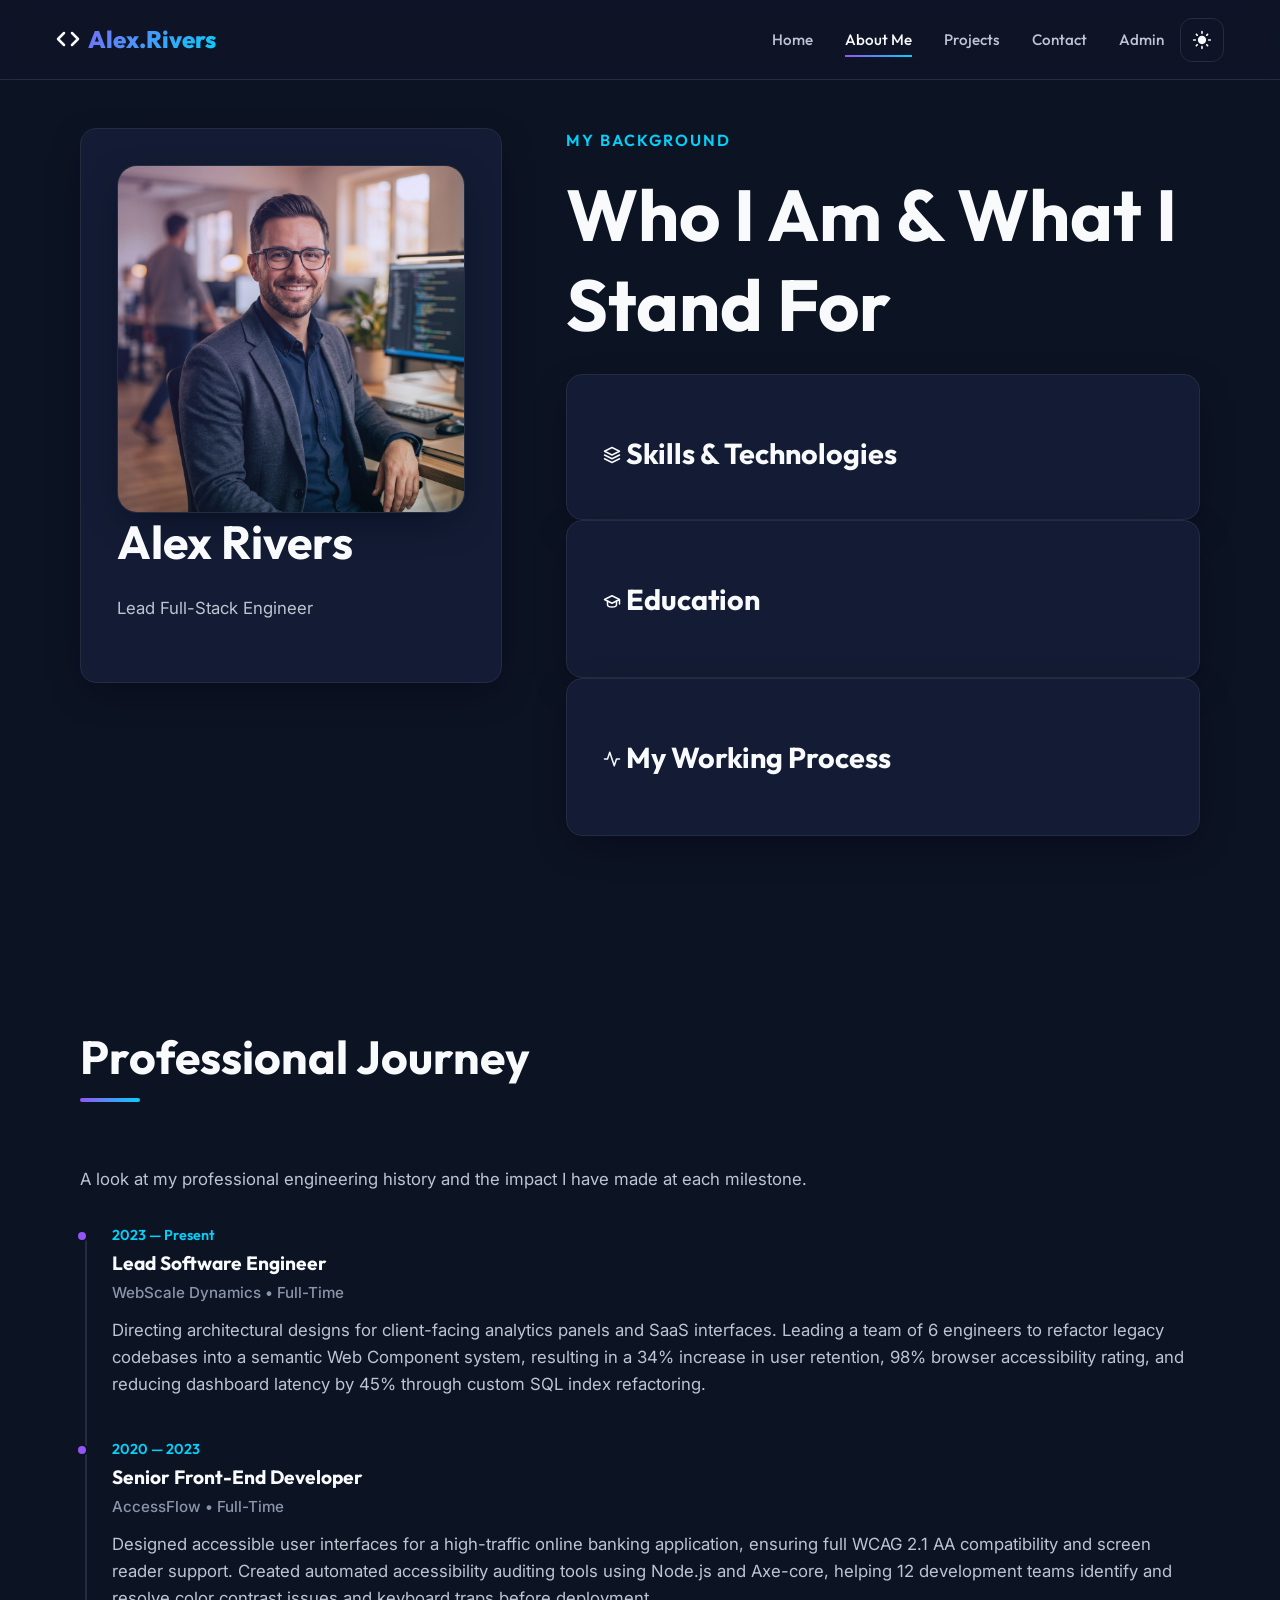
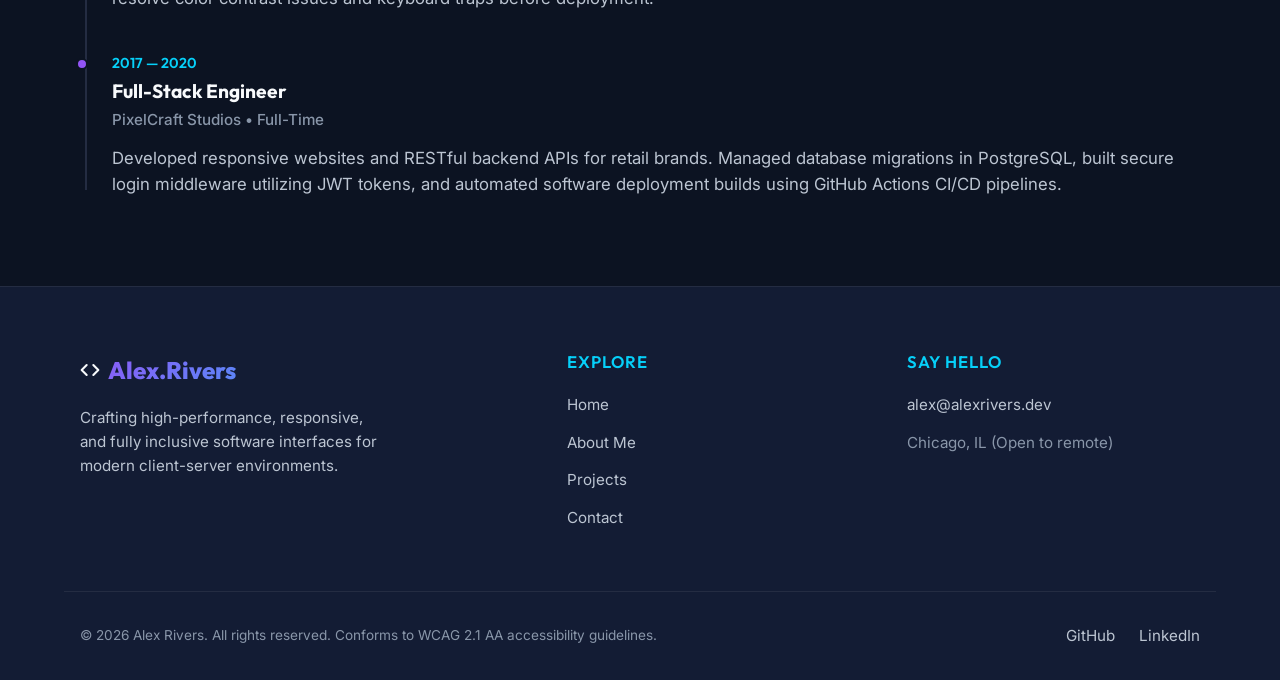
==== commit a18e0a86: "Portfolio updated with latest changes" ====
--- a/about.html
+++ b/about.html
@@ -75,23 +75,83 @@
   <!-- Main Content Area Landmark -->
   <main id="main-content" class="container">
     
-    <!-- About / Biography Section -->
-    <section class="section about-grid" aria-label="Biography and technical approach">
-      <div class="about-photo-wrapper reveal">
-        <!-- Display our generated profile image -->
-        <img src="assets/images/profile.png" alt="Alex Rivers, Lead Full-Stack Engineer, smiling in a modern office setup" class="about-photo">
-      </div>
-
-      <div class="bio-content reveal reveal-delay-1">
-        <span class="hero-tagline">My Background</span>
-        <h1 class="hero-title" style="font-size: 2.75rem;">Who I Am & What I Stand For</h1>
-        
-        <p>I am a Lead Full-Stack Engineer based in Chicago, IL, with over 8 years of professional software engineering experience. My technical journey began with building custom CSS layouts and has evolved into orchestrating microservice nodes and constructing robust, enterprise-grade web platforms.</p>
-        
-        <p>I operate on a simple engineering philosophy: <strong>Software must be fast, scalable, and inclusive by design.</strong> Many developers treat accessibility (WCAG compliance) as an audit checklist completed at the end of a project. I integrate accessibility into the architectural foundation, using semantic HTML, structured keyboard tab-loops, and logical heading graphs right from the start.</p>
-        
-        <h3>My Working Process</h3>
-        <p>I believe in collaborating closely with design teams to translate design tokens into scalable CSS architectures. On the back-end, I focus on clean database indexing, secure authentication middleware, and modular serverless architectures that minimize resource utilization and load times.</p>
+    <!-- About / Biography Section (Editable In-Place) -->
+    <!-- About / Biography Section (Read-Only) -->
+    <section id="about-profile-view" class="section about-grid" aria-label="Biography and technical approach">
+      
+      <!-- Left Profile Sidebar Card -->
+      <div class="card about-profile-card reveal">
+        <!-- Compact Profile Photo Wrapper -->
+        <div class="about-photo-wrapper">
+          <div class="about-photo-inner">
+            <img src="assets/images/profile.png" alt="Alex Rivers, Lead Full-Stack Engineer" class="about-photo" id="display-profile-img">
+          </div>
+        </div>
+        
+        <!-- Profile Card Details -->
+        <div class="profile-card-details">
+          <!-- Name View -->
+          <h2 class="profile-card-name" id="card-profile-name">Alex Rivers</h2>
+
+          <!-- Title View -->
+          <p class="profile-card-title" id="card-profile-title">Lead Full-Stack Engineer</p>
+          
+          <!-- Contact View -->
+          <ul class="profile-card-contact" id="card-profile-contact" aria-label="Contact information">
+            <!-- Dynamically populated -->
+          </ul>
+        </div>
+      </div>
+
+      <div class="bio-content reveal reveal-delay-1" id="display-bio-content">
+        <!-- Biography Tagline View -->
+        <span class="hero-tagline" id="display-bio-tagline">My Background</span>
+
+        <!-- Biography Headline View -->
+        <h1 class="hero-title" id="display-bio-title">Who I Am & What I Stand For</h1>
+        
+        <!-- Biography Paragraphs View -->
+        <div id="display-bio-paragraphs">
+          <!-- Dynamically populated paragraphs -->
+        </div>
+        
+        <!-- Separate Cards Grid on the Right -->
+        <div class="about-cards-grid">
+          <!-- Column 1: Skills -->
+          <div class="about-cards-column">
+            <!-- Skills Card -->
+            <div class="card profile-card-skills" id="card-profile-skills" aria-label="Technical skills tags">
+              <h3>
+                <svg width="18" height="18" viewBox="0 0 24 24" fill="none" stroke="currentColor" stroke-width="2" stroke-linecap="round" stroke-linejoin="round" aria-hidden="true"><polygon points="12 2 2 7 12 12 22 7 12 2"></polygon><polyline points="2 17 12 22 22 17"></polyline><polyline points="2 12 12 17 22 12"></polyline></svg>
+                <span>Skills & Technologies</span>
+              </h3>
+              <div id="display-skills-tags-container">
+                <!-- Dynamically populated tags -->
+              </div>
+            </div>
+          </div>
+
+          <!-- Column 2: Education & Process -->
+          <div class="about-cards-column">
+            <!-- Education Card -->
+            <div class="card profile-card-education" id="card-profile-education" aria-label="Education background">
+              <h3>
+                <svg width="18" height="18" viewBox="0 0 24 24" fill="none" stroke="currentColor" stroke-width="2" stroke-linecap="round" stroke-linejoin="round" aria-hidden="true"><path d="M22 10v6M2 10l10-5 10 5-10 5z"></path><path d="M6 12v5c0 2 2 3 6 3s6-1 6-3v-5"></path></svg>
+                <span>Education</span>
+              </h3>
+              <p id="display-education-text"></p>
+            </div>
+            
+            <!-- Working Process Card -->
+            <div class="card profile-card-process" id="card-profile-process" aria-label="Working process">
+              <h3 id="display-process-title">
+                <svg width="18" height="18" viewBox="0 0 24 24" fill="none" stroke="currentColor" stroke-width="2" stroke-linecap="round" stroke-linejoin="round" aria-hidden="true"><polyline points="22 12 18 12 15 21 9 3 6 12 2 12"></polyline></svg>
+                <span>My Working Process</span>
+              </h3>
+              <p id="display-process-text"></p>
+            </div>
+          </div>
+        </div>
       </div>
     </section>
 
@@ -135,29 +195,6 @@
       </div>
     </section>
 
-    <!-- Extra Personal/Hobbies section -->
-    <section class="section grid-2" aria-label="Beyond engineering and writing code">
-      <div class="reveal">
-        <h2>Outside the Code Editor</h2>
-        <p>When I'm not inspecting markup nodes or refactoring SQL connections, I strive to stay active and contribute to the developer community.</p>
-        <p>I advocate for open-source accessibility guidelines, often volunteering to audit nonprofit web pages for keyboard traps and screen reader blocks. I also enjoy hiking, landscape photography (which helps refine my eye for layout spacing and visual hierarchy), and trying out fresh single-origin coffee beans.</p>
-      </div>
-      
-      <aside class="sidebar-aside reveal reveal-delay-1" aria-labelledby="credo-title">
-        <h3 id="credo-title">Engineering Credo</h3>
-        <ul style="display: flex; flex-direction: column; gap: 1rem;" aria-label="Core Engineering Beliefs">
-          <li>
-            <strong>Design for All:</strong> Web pages must accommodate every visitor, regardless of physical ability, screen scale, or network speed.
-          </li>
-          <li>
-            <strong>Code Is for Humans:</strong> Code readability, semantic naming conventions, and clean documentation are just as critical as compilation efficiency.
-          </li>
-          <li>
-            <strong>Continuous Refinement:</strong> The best architectures are built through iteration, rigorous unit testing, and incorporating actual user feedback.
-          </li>
-        </ul>
-      </aside>
-    </section>
 
   </main>
 
